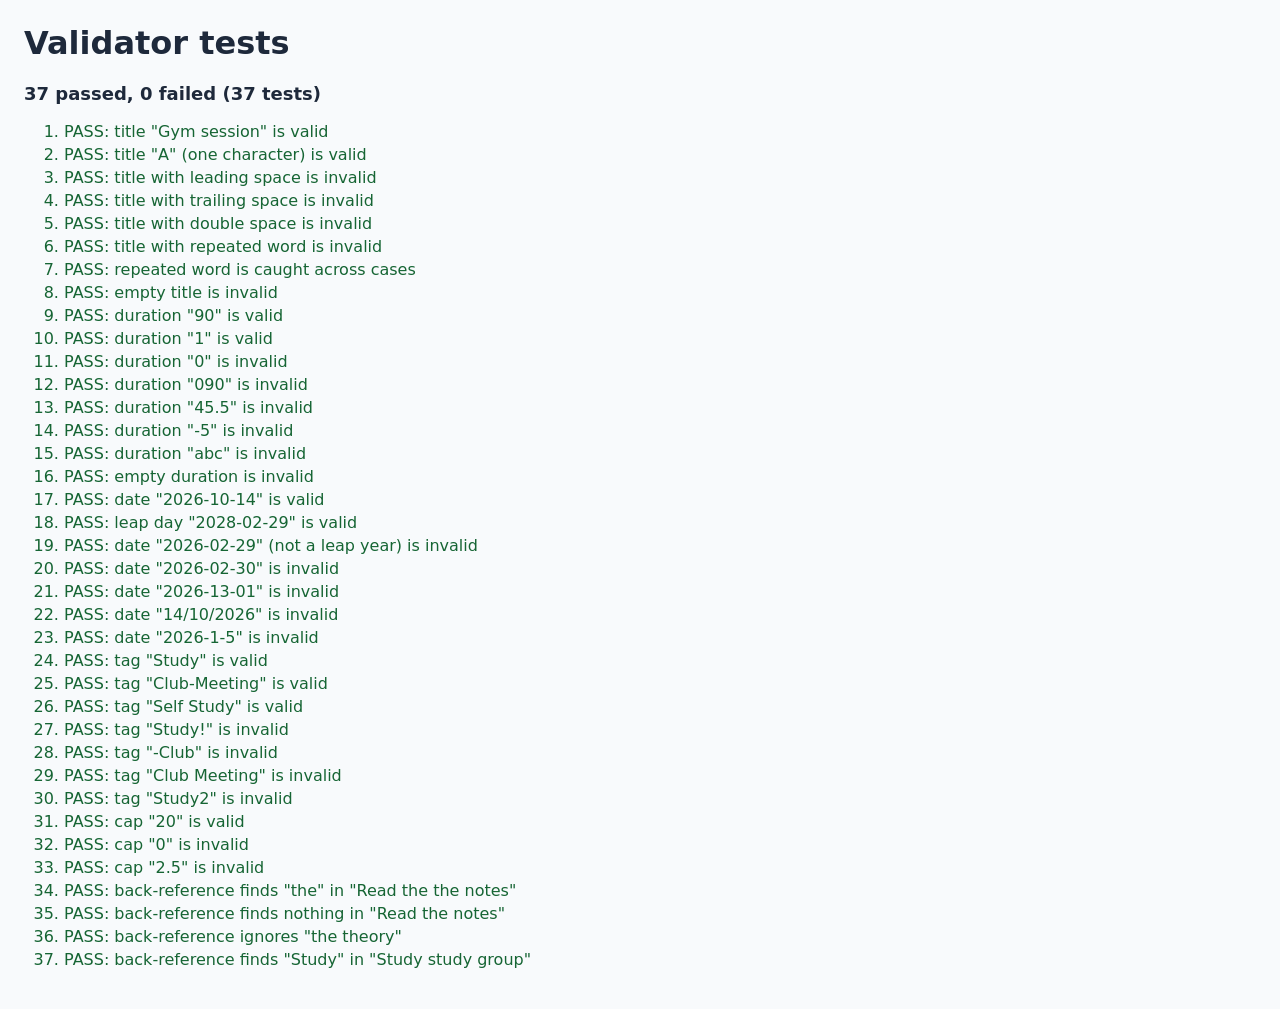
==== tests/tests.html @ e897acc9 "M3: Add regex validators, inline error UI and validator tests" ====
<!DOCTYPE html>
<html lang="en">
<head>
  <meta charset="UTF-8">
  <meta name="viewport" content="width=device-width, initial-scale=1.0">
  <title>Validator Tests — Campus Life Planner</title>
  <style>
    body { font-family: system-ui, sans-serif; margin: 0; padding: 1.5rem; color: #1e293b; background: #f8fafc; }
    h1 { margin-top: 0; }
    #summary { font-weight: 700; font-size: 1.125rem; }
    .pass { color: #166534; }
    .fail { color: #b91c1c; font-weight: 700; }
    li { margin-bottom: 0.25rem; }
  </style>
</head>
<body>
  <main>
    <h1>Validator tests</h1>
    <p id="summary" role="status"></p>
    <ol id="results"></ol>
  </main>

  <script type="module">
    import {
      validateTitle,
      validateDuration,
      validateDate,
      validateTag,
      validateCap,
      findDuplicateWord
    } from '../scripts/validators.js';

    const results = document.getElementById('results');
    let passed = 0;
    let failed = 0;

    function check(name, actual, expected) {
      const ok = actual === expected;
      if (ok) {
        passed += 1;
      } else {
        failed += 1;
      }
      const item = document.createElement('li');
      item.className = ok ? 'pass' : 'fail';
      item.textContent = ok
        ? `PASS: ${name}`
        : `FAIL: ${name} (expected ${JSON.stringify(expected)}, got ${JSON.stringify(actual)})`;
      results.append(item);
    }

    const isValid = (validate, value) => validate(value) === '';

    check('title "Gym session" is valid', isValid(validateTitle, 'Gym session'), true);
    check('title "A" (one character) is valid', isValid(validateTitle, 'A'), true);
    check('title with leading space is invalid', isValid(validateTitle, ' Gym'), false);
    check('title with trailing space is invalid', isValid(validateTitle, 'Gym '), false);
    check('title with double space is invalid', isValid(validateTitle, 'Gym  session'), false);
    check('title with repeated word is invalid', isValid(validateTitle, 'Read the the notes'), false);
    check('repeated word is caught across cases', isValid(validateTitle, 'The the plan'), false);
    check('empty title is invalid', isValid(validateTitle, ''), false);

    check('duration "90" is valid', isValid(validateDuration, '90'), true);
    check('duration "1" is valid', isValid(validateDuration, '1'), true);
    check('duration "0" is invalid', isValid(validateDuration, '0'), false);
    check('duration "090" is invalid', isValid(validateDuration, '090'), false);
    check('duration "45.5" is invalid', isValid(validateDuration, '45.5'), false);
    check('duration "-5" is invalid', isValid(validateDuration, '-5'), false);
    check('duration "abc" is invalid', isValid(validateDuration, 'abc'), false);
    check('empty duration is invalid', isValid(validateDuration, ''), false);

    check('date "2026-10-14" is valid', isValid(validateDate, '2026-10-14'), true);
    check('leap day "2028-02-29" is valid', isValid(validateDate, '2028-02-29'), true);
    check('date "2026-02-29" (not a leap year) is invalid', isValid(validateDate, '2026-02-29'), false);
    check('date "2026-02-30" is invalid', isValid(validateDate, '2026-02-30'), false);
    check('date "2026-13-01" is invalid', isValid(validateDate, '2026-13-01'), false);
    check('date "14/10/2026" is invalid', isValid(validateDate, '14/10/2026'), false);
    check('date "2026-1-5" is invalid', isValid(validateDate, '2026-1-5'), false);

    check('tag "Study" is valid', isValid(validateTag, 'Study'), true);
    check('tag "Club-Meeting" is valid', isValid(validateTag, 'Club-Meeting'), true);
    check('tag "Self Study" is valid', isValid(validateTag, 'Self Study'), true);
    check('tag "Study!" is invalid', isValid(validateTag, 'Study!'), false);
    check('tag "-Club" is invalid', isValid(validateTag, '-Club'), false);
    check('tag "Club  Meeting" is invalid', isValid(validateTag, 'Club  Meeting'), false);
    check('tag "Study2" is invalid', isValid(validateTag, 'Study2'), false);

    check('cap "20" is valid', isValid(validateCap, '20'), true);
    check('cap "0" is invalid', isValid(validateCap, '0'), false);
    check('cap "2.5" is invalid', isValid(validateCap, '2.5'), false);

    check('back-reference finds "the" in "Read the the notes"', findDuplicateWord('Read the the notes'), 'the');
    check('back-reference finds nothing in "Read the notes"', findDuplicateWord('Read the notes'), null);
    check('back-reference ignores "the theory"', findDuplicateWord('the theory'), null);
    check('back-reference finds "Study" in "Study study group"', findDuplicateWord('Study study group'), 'Study');

    document.getElementById('summary').textContent =
      `${passed} passed, ${failed} failed (${passed + failed} tests)`;
  </script>
</body>
</html>
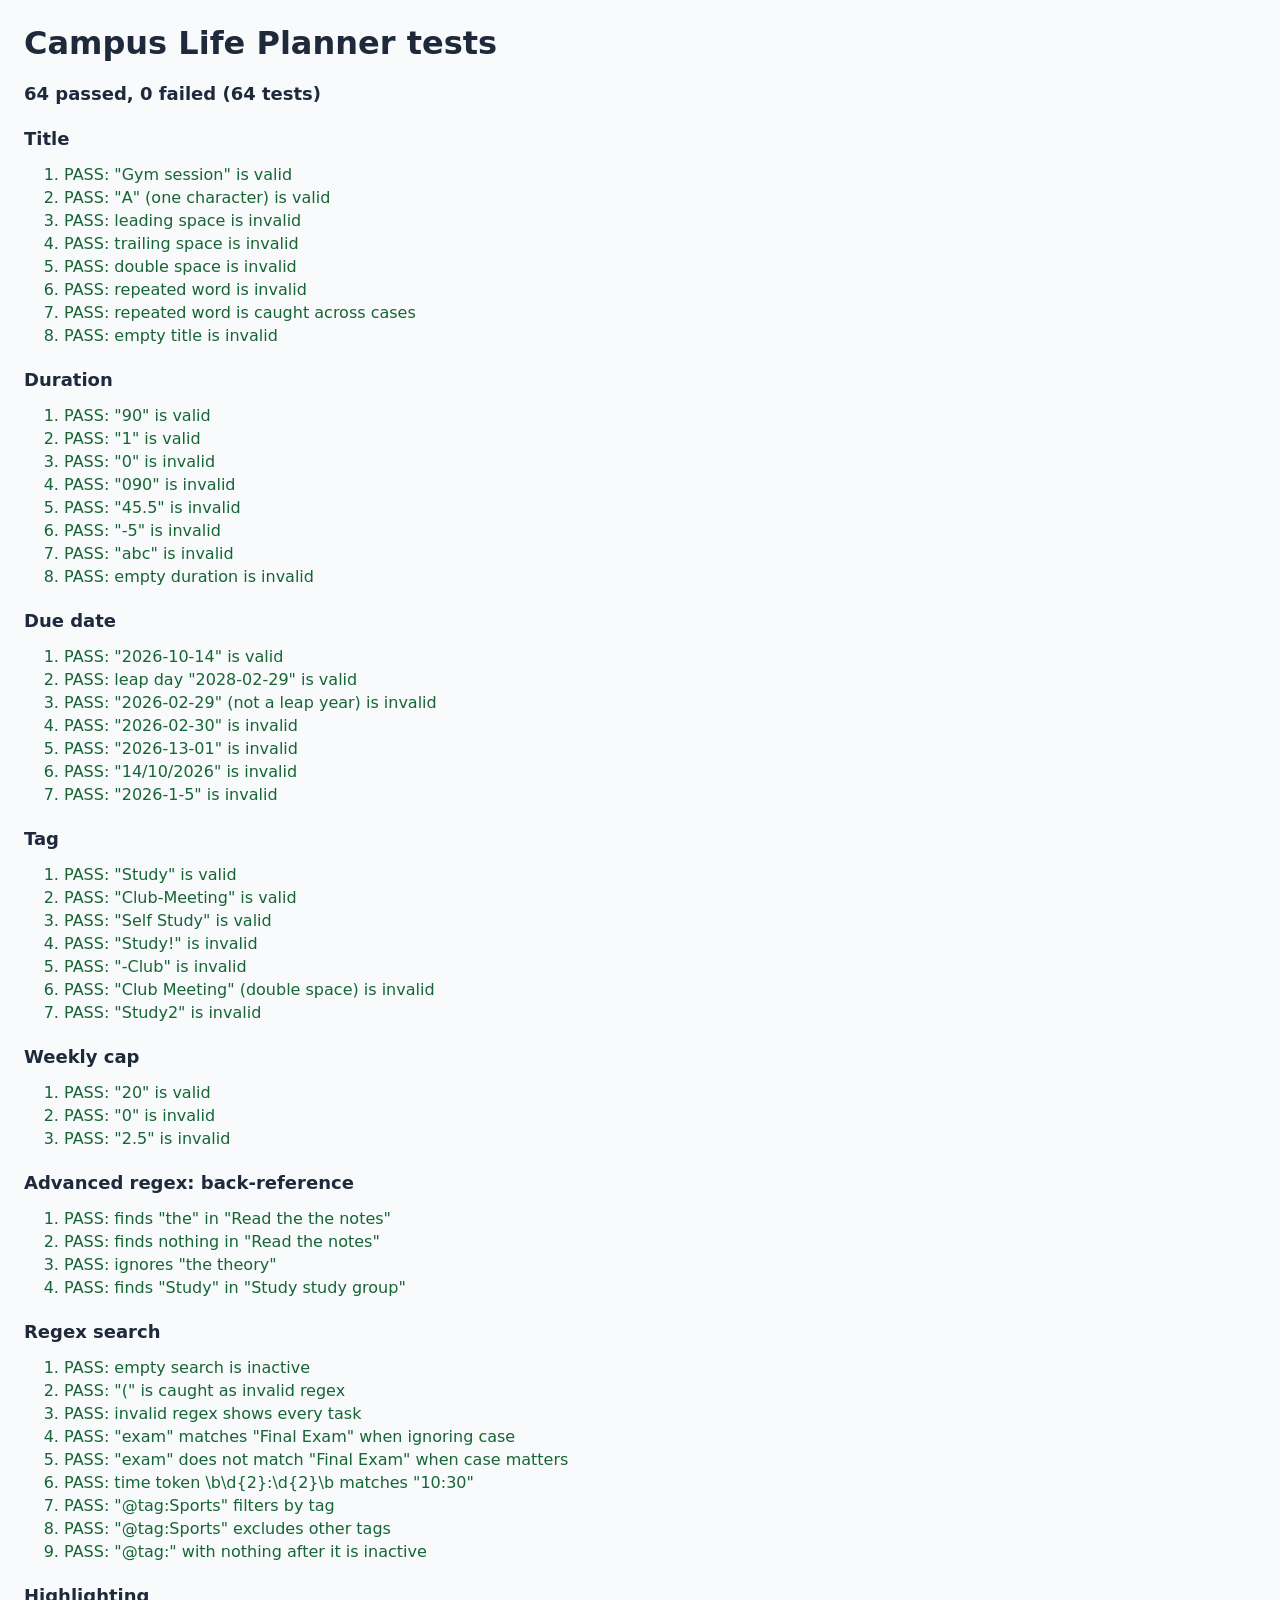
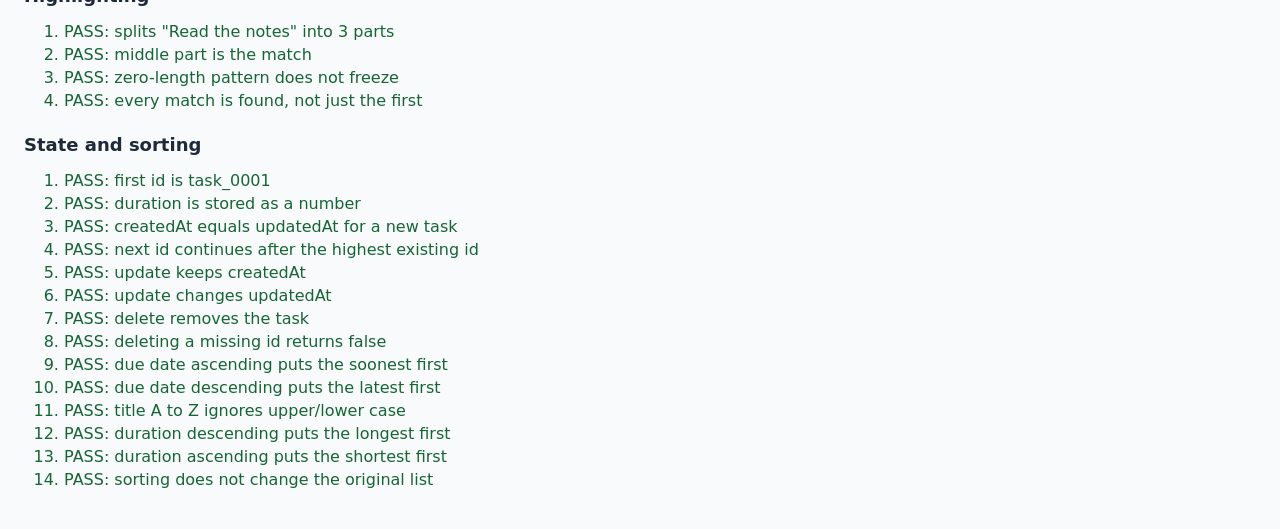
==== commit ed8e78c9: "M4: Render tasks with sorting, safe regex search, highlighting, inline edit and delete" ====
--- a/tests/tests.html
+++ b/tests/tests.html
@@ -3,10 +3,11 @@
 <head>
   <meta charset="UTF-8">
   <meta name="viewport" content="width=device-width, initial-scale=1.0">
-  <title>Validator Tests — Campus Life Planner</title>
+  <title>Tests — Campus Life Planner</title>
   <style>
     body { font-family: system-ui, sans-serif; margin: 0; padding: 1.5rem; color: #1e293b; background: #f8fafc; }
     h1 { margin-top: 0; }
+    h2 { margin-top: 1.5rem; font-size: 1.125rem; }
     #summary { font-weight: 700; font-size: 1.125rem; }
     .pass { color: #166534; }
     .fail { color: #b91c1c; font-weight: 700; }
@@ -15,9 +16,9 @@
 </head>
 <body>
   <main>
-    <h1>Validator tests</h1>
+    <h1>Campus Life Planner tests</h1>
     <p id="summary" role="status"></p>
-    <ol id="results"></ol>
+    <div id="results"></div>
   </main>
 
   <script type="module">
@@ -29,10 +30,20 @@
       validateCap,
       findDuplicateWord
     } from '../scripts/validators.js';
+    import { buildSearch, taskMatches, splitMatches } from '../scripts/search.js';
+    import { setTasks, getTasks, addTask, updateTask, deleteTask, sortTasks } from '../scripts/state.js';
 
     const results = document.getElementById('results');
+    let currentList = null;
     let passed = 0;
     let failed = 0;
+
+    function group(title) {
+      const heading = document.createElement('h2');
+      heading.textContent = title;
+      currentList = document.createElement('ol');
+      results.append(heading, currentList);
+    }
 
     function check(name, actual, expected) {
       const ok = actual === expected;
@@ -46,56 +57,104 @@
       item.textContent = ok
         ? `PASS: ${name}`
         : `FAIL: ${name} (expected ${JSON.stringify(expected)}, got ${JSON.stringify(actual)})`;
-      results.append(item);
+      currentList.append(item);
     }
 
     const isValid = (validate, value) => validate(value) === '';
 
-    check('title "Gym session" is valid', isValid(validateTitle, 'Gym session'), true);
-    check('title "A" (one character) is valid', isValid(validateTitle, 'A'), true);
-    check('title with leading space is invalid', isValid(validateTitle, ' Gym'), false);
-    check('title with trailing space is invalid', isValid(validateTitle, 'Gym '), false);
-    check('title with double space is invalid', isValid(validateTitle, 'Gym  session'), false);
-    check('title with repeated word is invalid', isValid(validateTitle, 'Read the the notes'), false);
+    group('Title');
+    check('"Gym session" is valid', isValid(validateTitle, 'Gym session'), true);
+    check('"A" (one character) is valid', isValid(validateTitle, 'A'), true);
+    check('leading space is invalid', isValid(validateTitle, ' Gym'), false);
+    check('trailing space is invalid', isValid(validateTitle, 'Gym '), false);
+    check('double space is invalid', isValid(validateTitle, 'Gym  session'), false);
+    check('repeated word is invalid', isValid(validateTitle, 'Read the the notes'), false);
     check('repeated word is caught across cases', isValid(validateTitle, 'The the plan'), false);
     check('empty title is invalid', isValid(validateTitle, ''), false);
 
-    check('duration "90" is valid', isValid(validateDuration, '90'), true);
-    check('duration "1" is valid', isValid(validateDuration, '1'), true);
-    check('duration "0" is invalid', isValid(validateDuration, '0'), false);
-    check('duration "090" is invalid', isValid(validateDuration, '090'), false);
-    check('duration "45.5" is invalid', isValid(validateDuration, '45.5'), false);
-    check('duration "-5" is invalid', isValid(validateDuration, '-5'), false);
-    check('duration "abc" is invalid', isValid(validateDuration, 'abc'), false);
+    group('Duration');
+    check('"90" is valid', isValid(validateDuration, '90'), true);
+    check('"1" is valid', isValid(validateDuration, '1'), true);
+    check('"0" is invalid', isValid(validateDuration, '0'), false);
+    check('"090" is invalid', isValid(validateDuration, '090'), false);
+    check('"45.5" is invalid', isValid(validateDuration, '45.5'), false);
+    check('"-5" is invalid', isValid(validateDuration, '-5'), false);
+    check('"abc" is invalid', isValid(validateDuration, 'abc'), false);
     check('empty duration is invalid', isValid(validateDuration, ''), false);
 
-    check('date "2026-10-14" is valid', isValid(validateDate, '2026-10-14'), true);
+    group('Due date');
+    check('"2026-10-14" is valid', isValid(validateDate, '2026-10-14'), true);
     check('leap day "2028-02-29" is valid', isValid(validateDate, '2028-02-29'), true);
-    check('date "2026-02-29" (not a leap year) is invalid', isValid(validateDate, '2026-02-29'), false);
-    check('date "2026-02-30" is invalid', isValid(validateDate, '2026-02-30'), false);
-    check('date "2026-13-01" is invalid', isValid(validateDate, '2026-13-01'), false);
-    check('date "14/10/2026" is invalid', isValid(validateDate, '14/10/2026'), false);
-    check('date "2026-1-5" is invalid', isValid(validateDate, '2026-1-5'), false);
+    check('"2026-02-29" (not a leap year) is invalid', isValid(validateDate, '2026-02-29'), false);
+    check('"2026-02-30" is invalid', isValid(validateDate, '2026-02-30'), false);
+    check('"2026-13-01" is invalid', isValid(validateDate, '2026-13-01'), false);
+    check('"14/10/2026" is invalid', isValid(validateDate, '14/10/2026'), false);
+    check('"2026-1-5" is invalid', isValid(validateDate, '2026-1-5'), false);
 
-    check('tag "Study" is valid', isValid(validateTag, 'Study'), true);
-    check('tag "Club-Meeting" is valid', isValid(validateTag, 'Club-Meeting'), true);
-    check('tag "Self Study" is valid', isValid(validateTag, 'Self Study'), true);
-    check('tag "Study!" is invalid', isValid(validateTag, 'Study!'), false);
-    check('tag "-Club" is invalid', isValid(validateTag, '-Club'), false);
-    check('tag "Club  Meeting" is invalid', isValid(validateTag, 'Club  Meeting'), false);
-    check('tag "Study2" is invalid', isValid(validateTag, 'Study2'), false);
+    group('Tag');
+    check('"Study" is valid', isValid(validateTag, 'Study'), true);
+    check('"Club-Meeting" is valid', isValid(validateTag, 'Club-Meeting'), true);
+    check('"Self Study" is valid', isValid(validateTag, 'Self Study'), true);
+    check('"Study!" is invalid', isValid(validateTag, 'Study!'), false);
+    check('"-Club" is invalid', isValid(validateTag, '-Club'), false);
+    check('"Club  Meeting" (double space) is invalid', isValid(validateTag, 'Club  Meeting'), false);
+    check('"Study2" is invalid', isValid(validateTag, 'Study2'), false);
 
-    check('cap "20" is valid', isValid(validateCap, '20'), true);
-    check('cap "0" is invalid', isValid(validateCap, '0'), false);
-    check('cap "2.5" is invalid', isValid(validateCap, '2.5'), false);
+    group('Weekly cap');
+    check('"20" is valid', isValid(validateCap, '20'), true);
+    check('"0" is invalid', isValid(validateCap, '0'), false);
+    check('"2.5" is invalid', isValid(validateCap, '2.5'), false);
 
-    check('back-reference finds "the" in "Read the the notes"', findDuplicateWord('Read the the notes'), 'the');
-    check('back-reference finds nothing in "Read the notes"', findDuplicateWord('Read the notes'), null);
-    check('back-reference ignores "the theory"', findDuplicateWord('the theory'), null);
-    check('back-reference finds "Study" in "Study study group"', findDuplicateWord('Study study group'), 'Study');
+    group('Advanced regex: back-reference');
+    check('finds "the" in "Read the the notes"', findDuplicateWord('Read the the notes'), 'the');
+    check('finds nothing in "Read the notes"', findDuplicateWord('Read the notes'), null);
+    check('ignores "the theory"', findDuplicateWord('the theory'), null);
+    check('finds "Study" in "Study study group"', findDuplicateWord('Study study group'), 'Study');
+
+    group('Regex search');
+    const exam = { id: 'task_0001', title: 'Final Exam at 10:30', dueDate: '2026-10-20', duration: 120, tag: 'Class' };
+    const gym = { id: 'task_0002', title: 'Gym session', dueDate: '2026-10-15', duration: 60, tag: 'Sports' };
+    check('empty search is inactive', buildSearch('', true).active, false);
+    check('"(" is caught as invalid regex', buildSearch('(', true).valid, false);
+    check('invalid regex shows every task', taskMatches(gym, buildSearch('(', true)), true);
+    check('"exam" matches "Final Exam" when ignoring case', taskMatches(exam, buildSearch('exam', true)), true);
+    check('"exam" does not match "Final Exam" when case matters', taskMatches(exam, buildSearch('exam', false)), false);
+    check('time token \\b\\d{2}:\\d{2}\\b matches "10:30"', taskMatches(exam, buildSearch('\\b\\d{2}:\\d{2}\\b', true)), true);
+    check('"@tag:Sports" filters by tag', taskMatches(gym, buildSearch('@tag:Sports', true)), true);
+    check('"@tag:Sports" excludes other tags', taskMatches(exam, buildSearch('@tag:Sports', true)), false);
+    check('"@tag:" with nothing after it is inactive', buildSearch('@tag:', true).active, false);
+
+    group('Highlighting');
+    const parts = splitMatches('Read the notes', /the/);
+    check('splits "Read the notes" into 3 parts', parts.length, 3);
+    check('middle part is the match', parts[1].match && parts[1].text === 'the', true);
+    check('zero-length pattern does not freeze', splitMatches('abc', /x*/).length, 1);
+    check('every match is found, not just the first', splitMatches('a-a-a', /a/).filter((p) => p.match).length, 3);
+
+    group('State and sorting');
+    setTasks([]);
+    const first = addTask({ title: 'Lab report', dueDate: '2026-10-16', duration: '45', tag: 'Assignment' });
+    check('first id is task_0001', first.id, 'task_0001');
+    check('duration is stored as a number', first.duration, 45);
+    check('createdAt equals updatedAt for a new task', first.createdAt === first.updatedAt, true);
+    setTasks([{ ...exam, id: 'task_0007', createdAt: '2026-10-01T00:00:00.000Z', updatedAt: '2026-10-01T00:00:00.000Z' }]);
+    check('next id continues after the highest existing id', addTask({ title: 'Read', dueDate: '2026-10-17', duration: '30', tag: 'Study' }).id, 'task_0008');
+    const updated = updateTask('task_0007', { title: 'Final exam', dueDate: '2026-10-21', duration: '90', tag: 'Class' });
+    check('update keeps createdAt', updated.createdAt, '2026-10-01T00:00:00.000Z');
+    check('update changes updatedAt', updated.updatedAt !== '2026-10-01T00:00:00.000Z', true);
+    check('delete removes the task', deleteTask('task_0008') && getTasks().length === 1, true);
+    check('deleting a missing id returns false', deleteTask('task_9999'), false);
+
+    const list = [exam, gym, { id: 'task_0003', title: 'art club', dueDate: '2026-10-18', duration: 30, tag: 'Meeting' }];
+    check('due date ascending puts the soonest first', sortTasks(list, 'dueDate-asc')[0].id, 'task_0002');
+    check('due date descending puts the latest first', sortTasks(list, 'dueDate-desc')[0].id, 'task_0001');
+    check('title A to Z ignores upper/lower case', sortTasks(list, 'title-asc')[0].title, 'art club');
+    check('duration descending puts the longest first', sortTasks(list, 'duration-desc')[0].duration, 120);
+    check('duration ascending puts the shortest first', sortTasks(list, 'duration-asc')[0].duration, 30);
+    check('sorting does not change the original list', list[0].id, 'task_0001');
 
     document.getElementById('summary').textContent =
       `${passed} passed, ${failed} failed (${passed + failed} tests)`;
   </script>
 </body>
-</html>+</html>
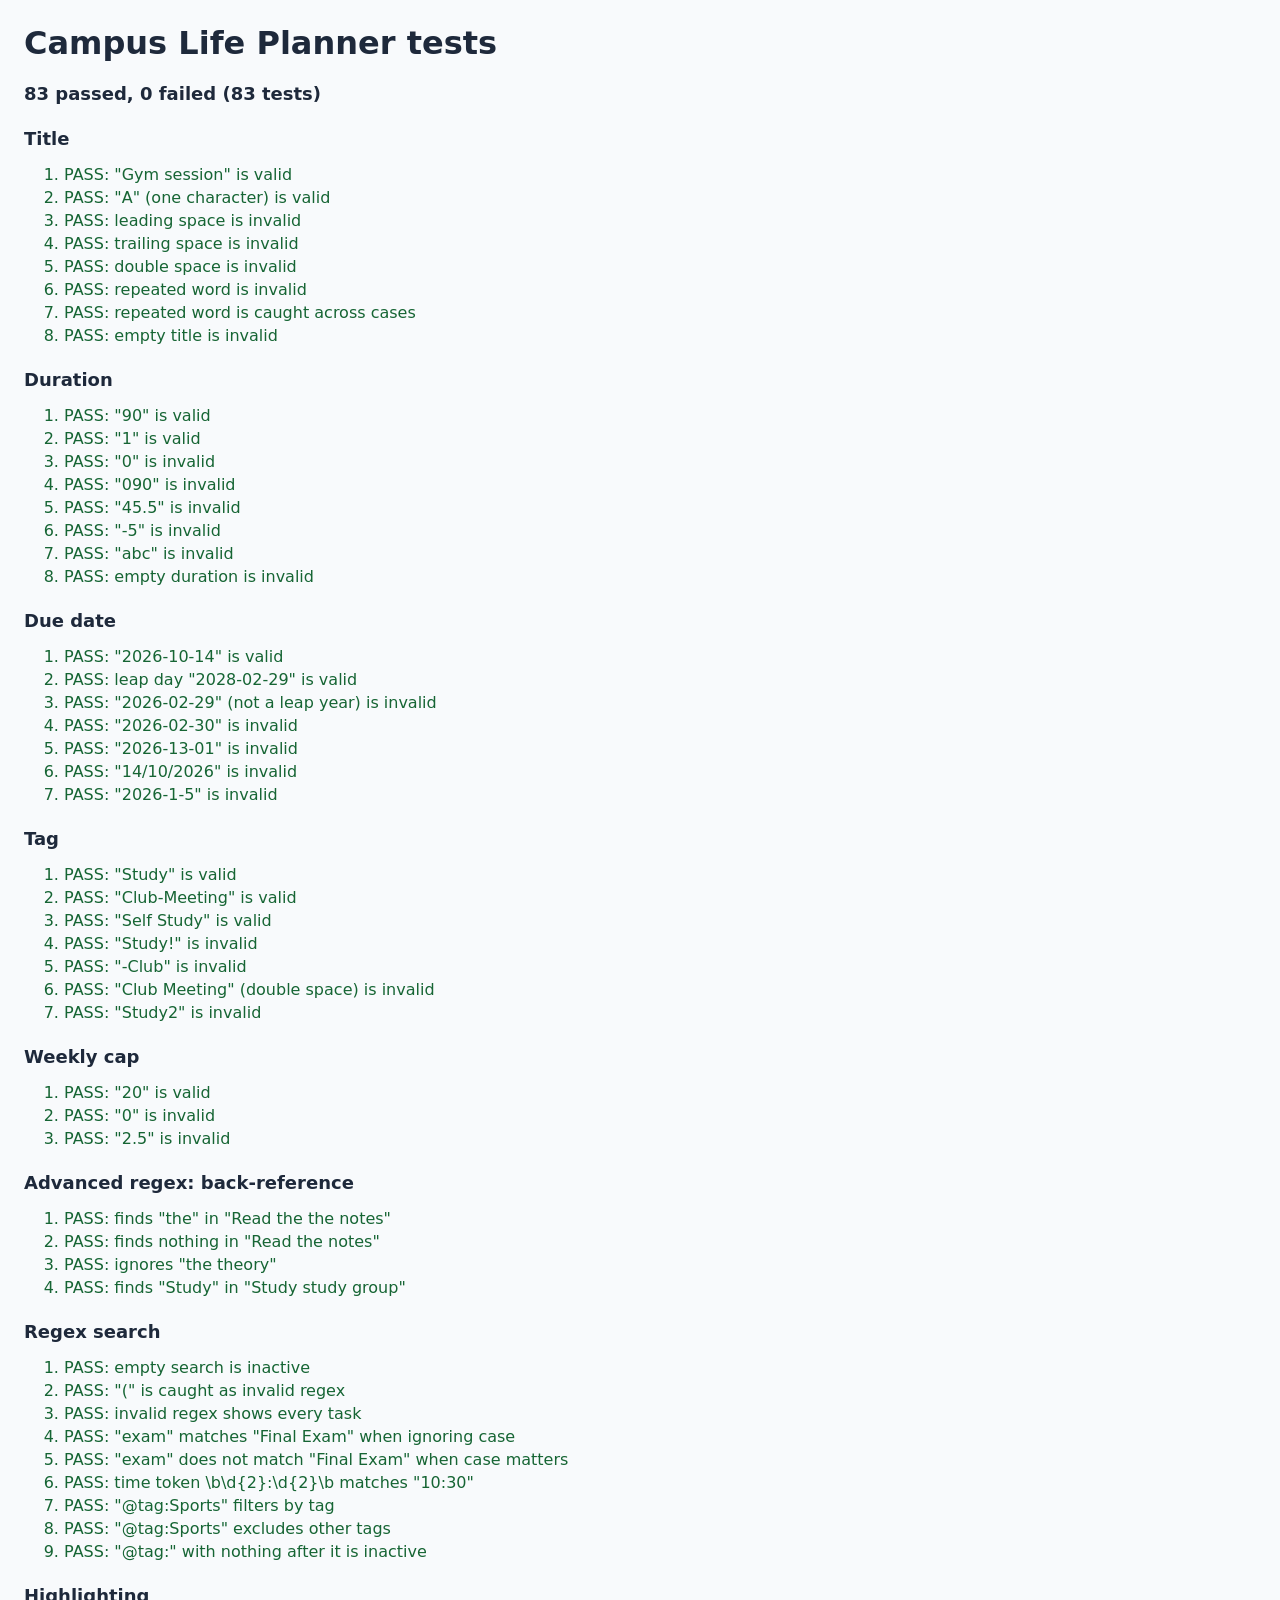
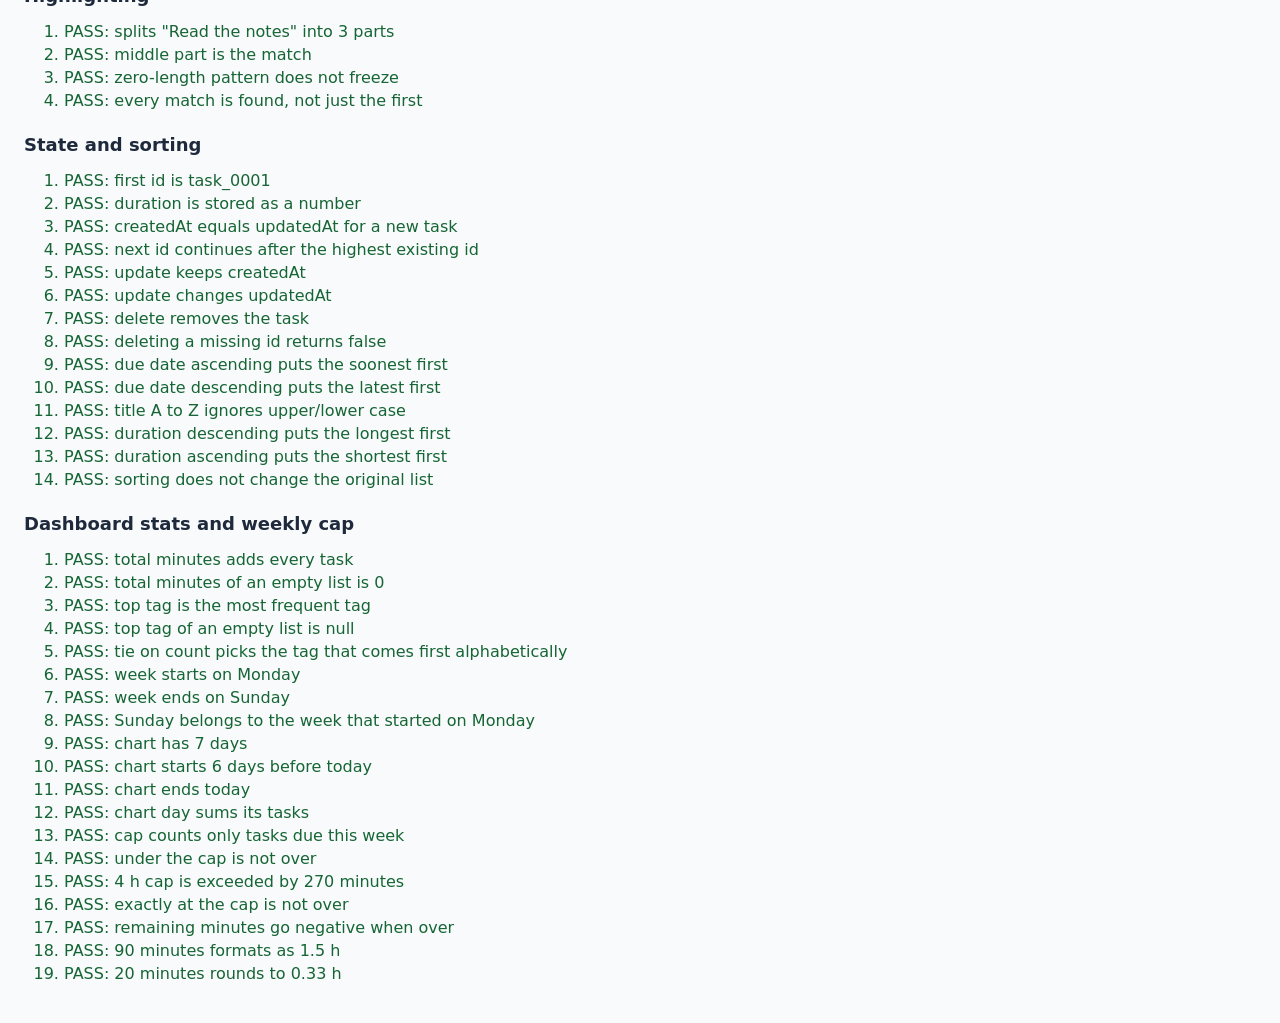
==== commit f4fa6a3f: "M5: Add dashboard stats, 7-day chart and weekly cap with live announcements" ====
--- a/tests/tests.html
+++ b/tests/tests.html
@@ -32,6 +32,7 @@
     } from '../scripts/validators.js';
     import { buildSearch, taskMatches, splitMatches } from '../scripts/search.js';
     import { setTasks, getTasks, addTask, updateTask, deleteTask, sortTasks } from '../scripts/state.js';
+    import { totalMinutes, topTag, lastSevenDays, weekRange, capStatus, formatHours } from '../scripts/stats.js';
 
     const results = document.getElementById('results');
     let currentList = null;
@@ -153,6 +154,36 @@
     check('duration ascending puts the shortest first', sortTasks(list, 'duration-asc')[0].duration, 30);
     check('sorting does not change the original list', list[0].id, 'task_0001');
 
+    group('Dashboard stats and weekly cap');
+    const wednesday = new Date(2026, 9, 14);
+    const week = [
+      { id: 'task_0001', title: 'Lecture', dueDate: '2026-10-12', duration: 90, tag: 'Class' },
+      { id: 'task_0002', title: 'Essay', dueDate: '2026-10-14', duration: 120, tag: 'Assignment' },
+      { id: 'task_0003', title: 'Seminar', dueDate: '2026-10-18', duration: 60, tag: 'Class' },
+      { id: 'task_0004', title: 'Old quiz', dueDate: '2026-10-08', duration: 30, tag: 'Study' },
+      { id: 'task_0005', title: 'Next week', dueDate: '2026-10-19', duration: 45, tag: 'Study' }
+    ];
+    check('total minutes adds every task', totalMinutes(week), 345);
+    check('total minutes of an empty list is 0', totalMinutes([]), 0);
+    check('top tag is the most frequent tag', topTag(week).tag, 'Class');
+    check('top tag of an empty list is null', topTag([]), null);
+    check('tie on count picks the tag that comes first alphabetically', topTag([week[1], week[3]]).tag, 'Assignment');
+    check('week starts on Monday', weekRange(wednesday).start, '2026-10-12');
+    check('week ends on Sunday', weekRange(wednesday).end, '2026-10-18');
+    check('Sunday belongs to the week that started on Monday', weekRange(new Date(2026, 9, 18)).start, '2026-10-12');
+    const days = lastSevenDays(week, wednesday);
+    check('chart has 7 days', days.length, 7);
+    check('chart starts 6 days before today', days[0].date, '2026-10-08');
+    check('chart ends today', days[6].date, '2026-10-14');
+    check('chart day sums its tasks', days[6].minutes, 120);
+    check('cap counts only tasks due this week', capStatus(week, 20, wednesday).usedMinutes, 270);
+    check('under the cap is not over', capStatus(week, 20, wednesday).over, false);
+    check('4 h cap is exceeded by 270 minutes', capStatus(week, 4, wednesday).over, true);
+    check('exactly at the cap is not over', capStatus(week, 4.5, wednesday).over, false);
+    check('remaining minutes go negative when over', capStatus(week, 4, wednesday).remainingMinutes, -30);
+    check('90 minutes formats as 1.5 h', formatHours(90), '1.5 h');
+    check('20 minutes rounds to 0.33 h', formatHours(20), '0.33 h');
+
     document.getElementById('summary').textContent =
       `${passed} passed, ${failed} failed (${passed + failed} tests)`;
   </script>
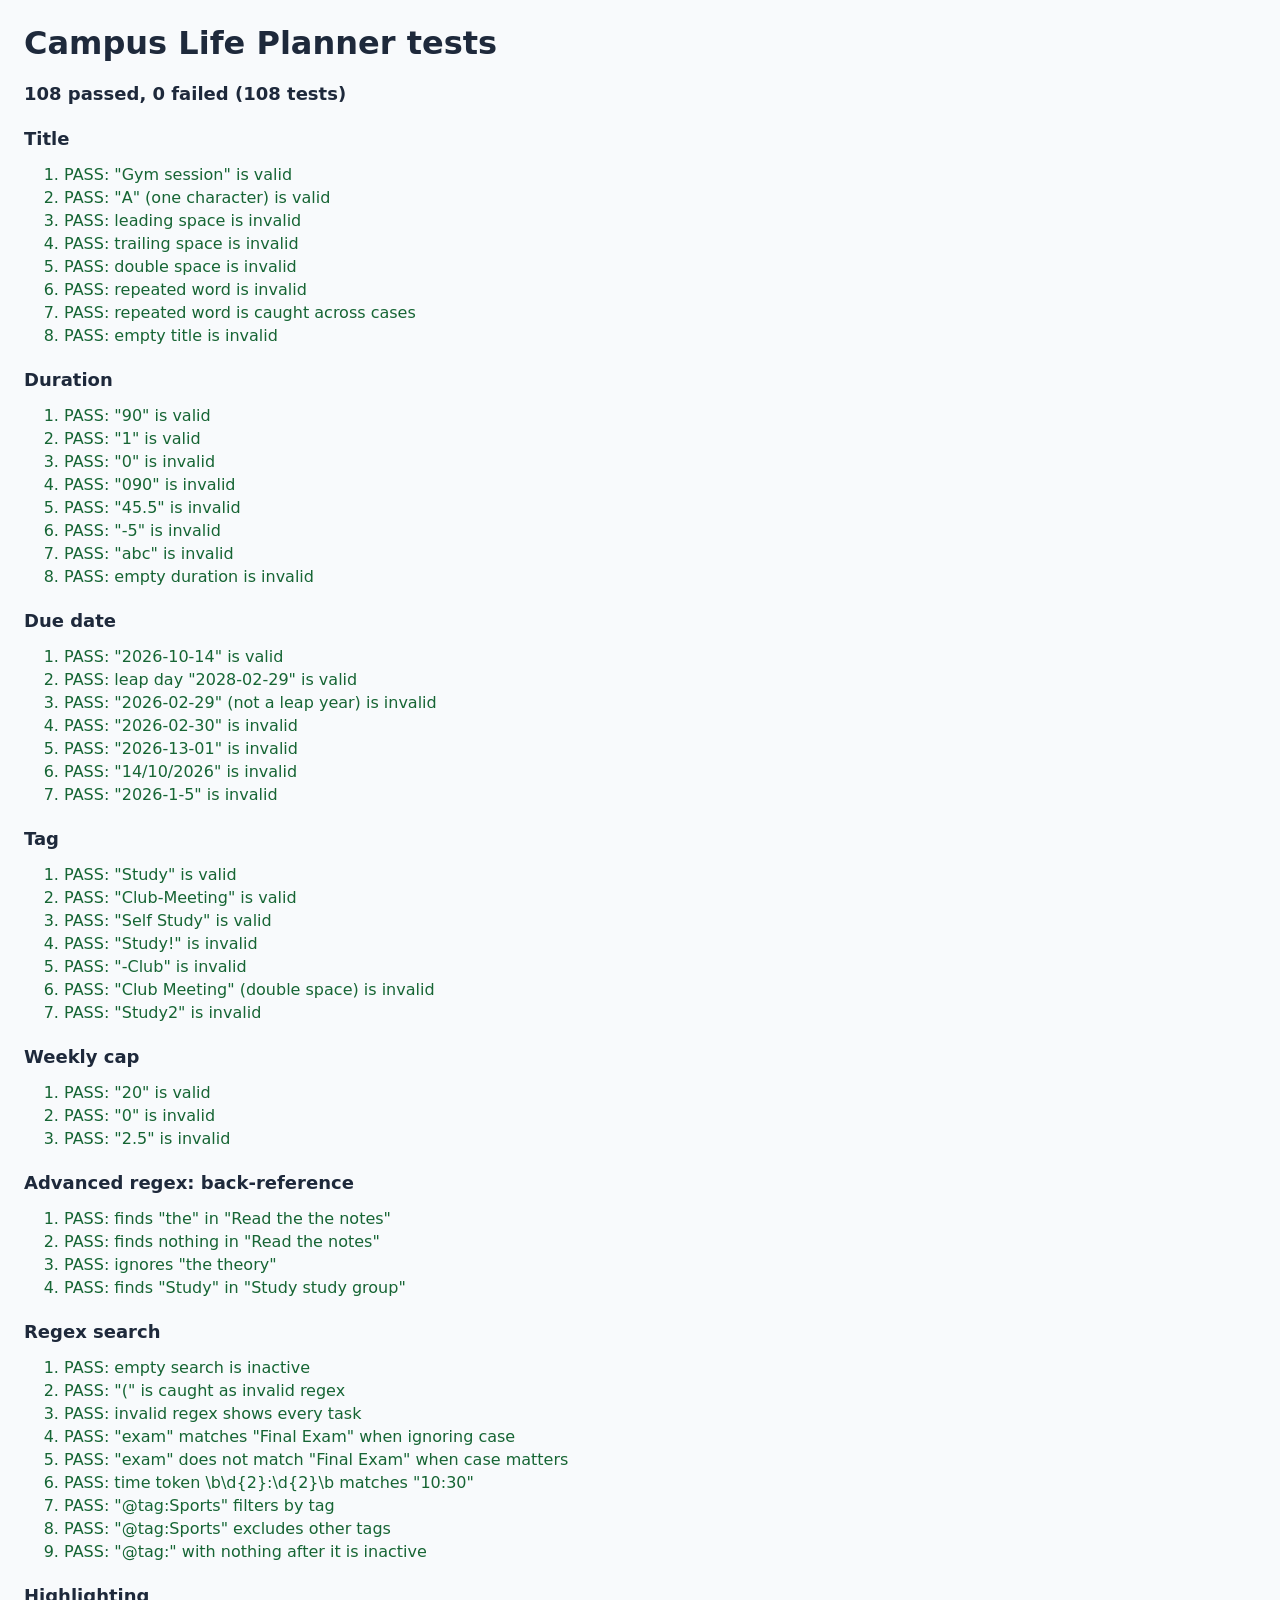
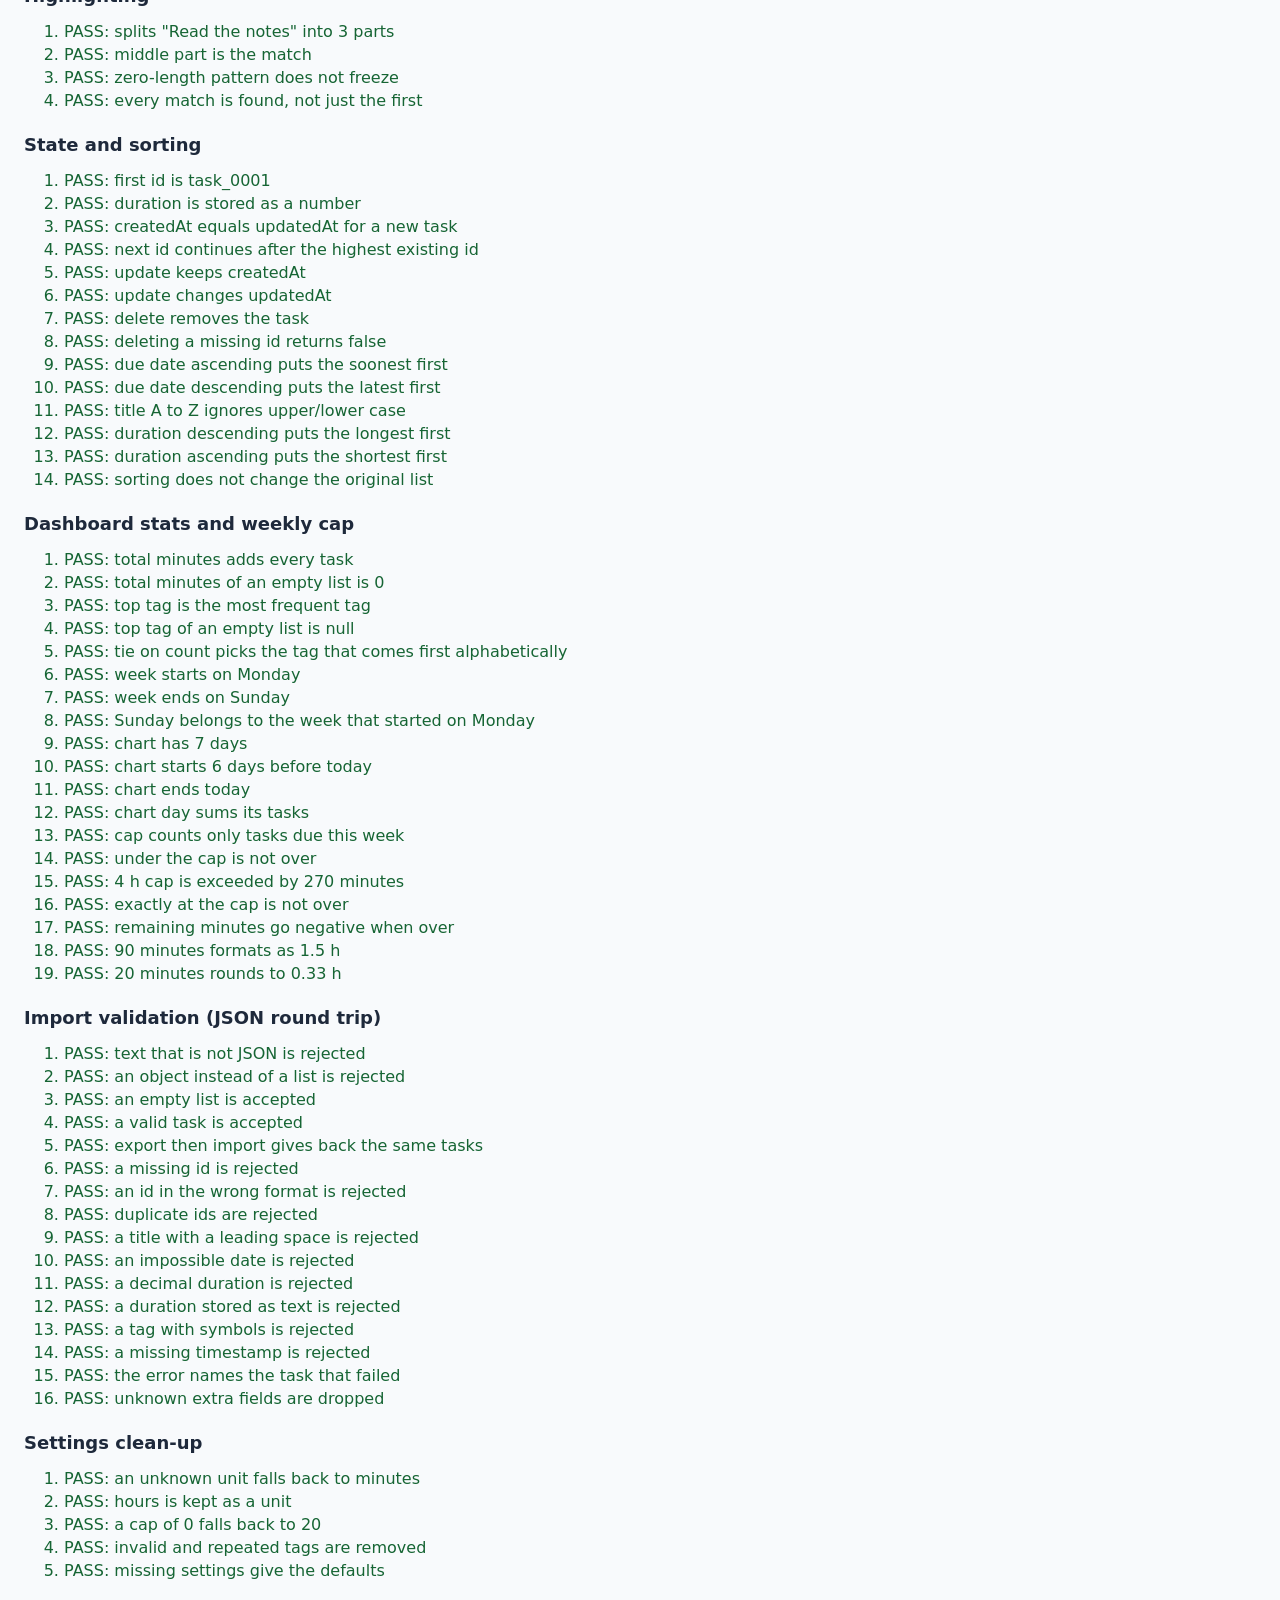
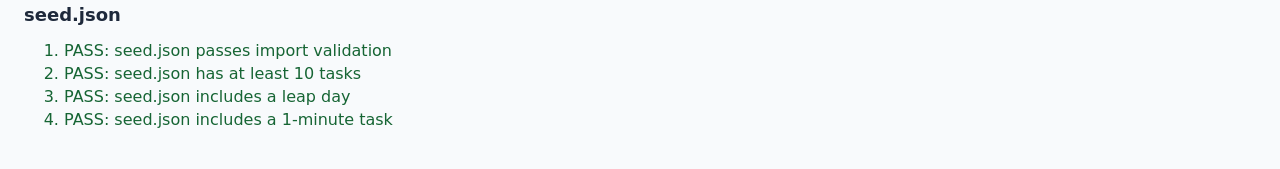
==== commit f6a3f3ba: "M6: Add localStorage saving, validated JSON import/export, units and tag settings" ====
--- a/tests/tests.html
+++ b/tests/tests.html
@@ -33,6 +33,7 @@
     import { buildSearch, taskMatches, splitMatches } from '../scripts/search.js';
     import { setTasks, getTasks, addTask, updateTask, deleteTask, sortTasks } from '../scripts/state.js';
     import { totalMinutes, topTag, lastSevenDays, weekRange, capStatus, formatHours } from '../scripts/stats.js';
+    import { parseImport, validateTaskList, cleanSettings } from '../scripts/storage.js';
 
     const results = document.getElementById('results');
     let currentList = null;
@@ -184,6 +185,46 @@
     check('90 minutes formats as 1.5 h', formatHours(90), '1.5 h');
     check('20 minutes rounds to 0.33 h', formatHours(20), '0.33 h');
 
+    group('Import validation (JSON round trip)');
+    const stamp = '2026-10-12T08:00:00.000Z';
+    const good = { id: 'task_0001', title: 'Lab report', dueDate: '2026-10-16', duration: 45, tag: 'Assignment', createdAt: stamp, updatedAt: stamp };
+    const withChange = (changes) => JSON.stringify([{ ...good, ...changes }]);
+    check('text that is not JSON is rejected', parseImport('not json').ok, false);
+    check('an object instead of a list is rejected', parseImport('{}').ok, false);
+    check('an empty list is accepted', parseImport('[]').ok, true);
+    check('a valid task is accepted', parseImport(JSON.stringify([good])).ok, true);
+    check('export then import gives back the same tasks', JSON.stringify(parseImport(JSON.stringify([good])).tasks), JSON.stringify([good]));
+    check('a missing id is rejected', parseImport(withChange({ id: undefined })).ok, false);
+    check('an id in the wrong format is rejected', parseImport(withChange({ id: 'abc' })).ok, false);
+    check('duplicate ids are rejected', parseImport(JSON.stringify([good, good])).ok, false);
+    check('a title with a leading space is rejected', parseImport(withChange({ title: ' Lab' })).ok, false);
+    check('an impossible date is rejected', parseImport(withChange({ dueDate: '2026-02-30' })).ok, false);
+    check('a decimal duration is rejected', parseImport(withChange({ duration: 12.5 })).ok, false);
+    check('a duration stored as text is rejected', parseImport(withChange({ duration: '45' })).ok, false);
+    check('a tag with symbols is rejected', parseImport(withChange({ tag: 'Study!' })).ok, false);
+    check('a missing timestamp is rejected', parseImport(withChange({ createdAt: 'yesterday' })).ok, false);
+    check('the error names the task that failed', parseImport(JSON.stringify([good, { ...good, id: 'task_0002', tag: '' }])).error.startsWith('Task 2'), true);
+    check('unknown extra fields are dropped', 'extra' in parseImport(withChange({ extra: 'x' })).tasks[0], false);
+
+    group('Settings clean-up');
+    check('an unknown unit falls back to minutes', cleanSettings({ unit: 'days' }).unit, 'minutes');
+    check('hours is kept as a unit', cleanSettings({ unit: 'hours' }).unit, 'hours');
+    check('a cap of 0 falls back to 20', cleanSettings({ weeklyCapHours: 0 }).weeklyCapHours, 20);
+    check('invalid and repeated tags are removed', cleanSettings({ tags: ['Study', 'Study', 'Bad!'] }).tags.join(','), 'Study');
+    check('missing settings give the defaults', cleanSettings(null).tags.length, 7);
+
+    group('seed.json');
+    try {
+      const response = await fetch('../seed.json');
+      const seed = validateTaskList(await response.json());
+      check('seed.json passes import validation', seed.ok, true);
+      check('seed.json has at least 10 tasks', seed.ok && seed.tasks.length >= 10, true);
+      check('seed.json includes a leap day', seed.ok && seed.tasks.some((task) => task.dueDate.endsWith('-02-29')), true);
+      check('seed.json includes a 1-minute task', seed.ok && seed.tasks.some((task) => task.duration === 1), true);
+    } catch {
+      check('seed.json could be loaded (open this page through a local server)', false, true);
+    }
+
     document.getElementById('summary').textContent =
       `${passed} passed, ${failed} failed (${passed + failed} tests)`;
   </script>
